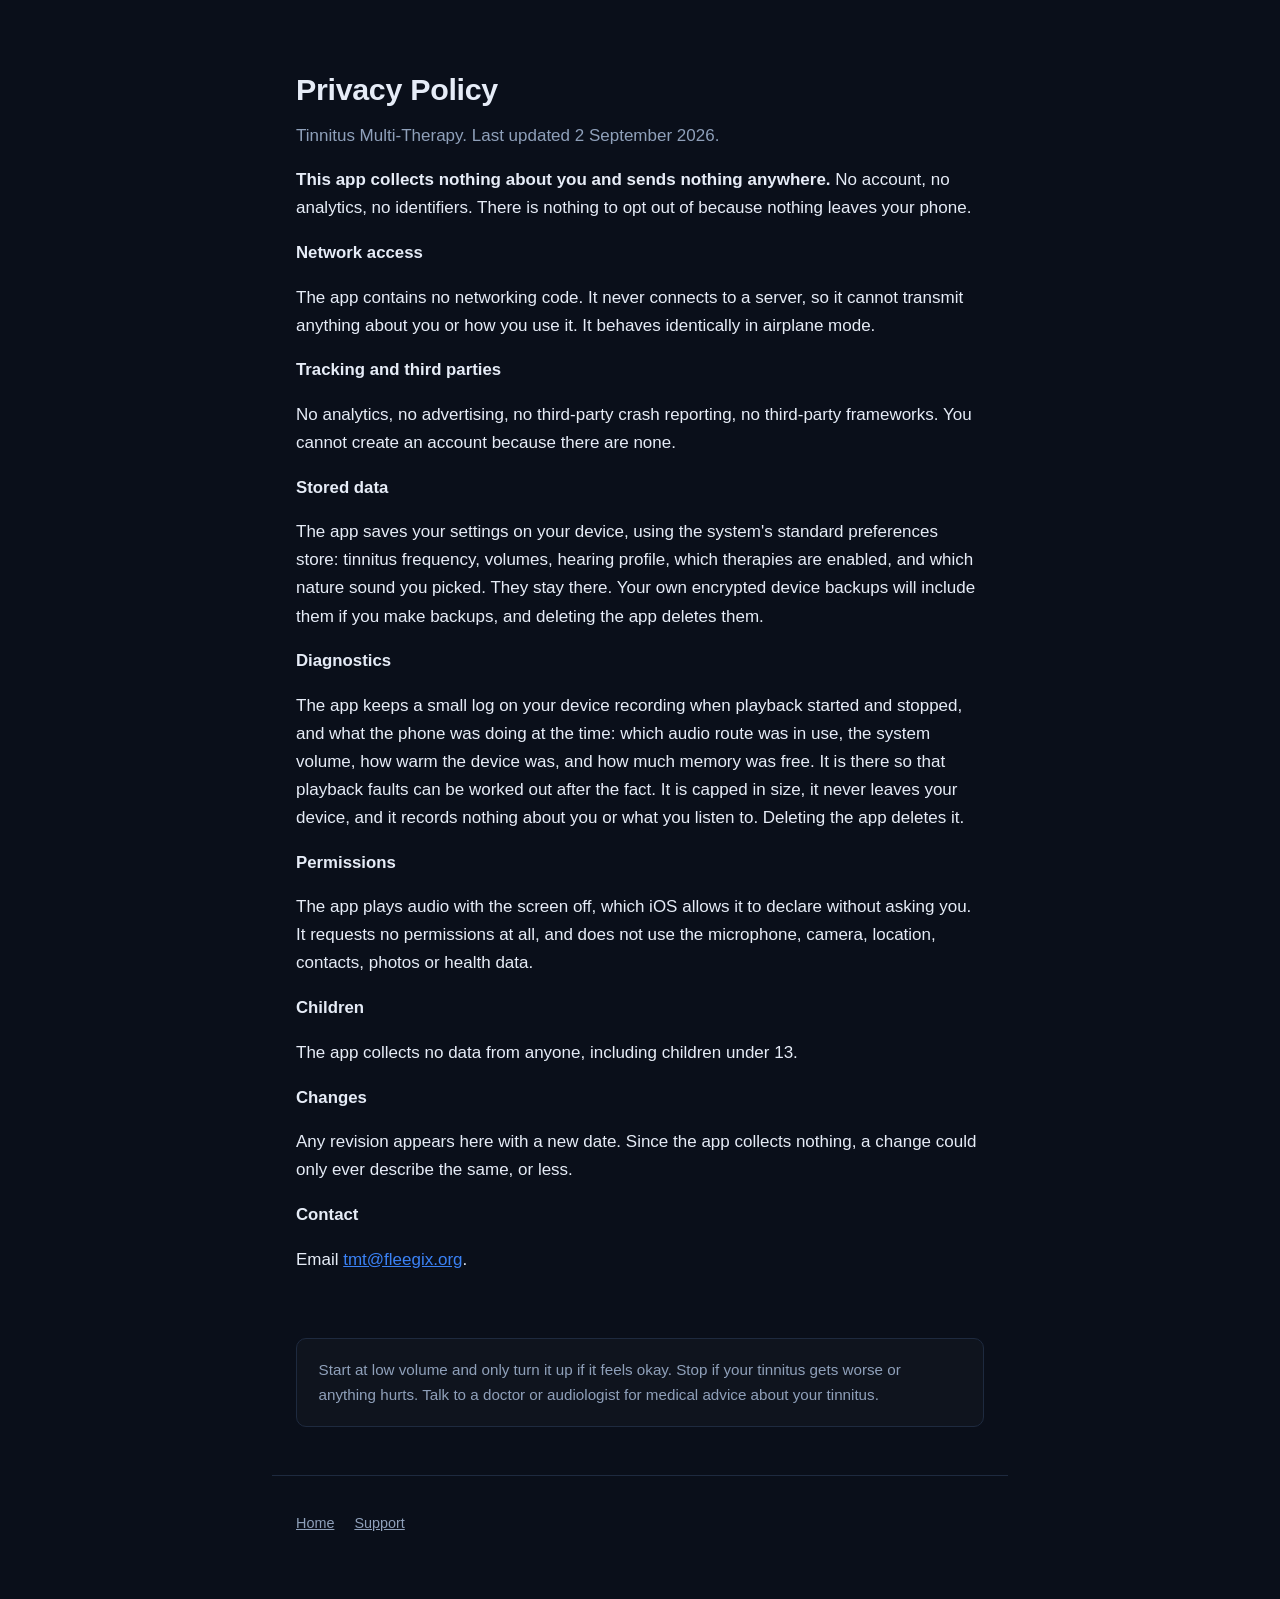
==== privacy.html @ f4030660 "Support and privacy pages for Tinnitus Multi-Therapy. The two URLs Apple requires for an App Store l" ====
<!doctype html>
<html lang="en"><head>
<meta charset="utf-8">
<meta name="viewport" content="width=device-width,initial-scale=1">
<title>Privacy Policy. Tinnitus Multi-Therapy</title>
<link rel="icon" href="icon.png">
<link rel="stylesheet" href="style.css">
</head><body>
<main class="wrap" style="padding-top:4rem">
  <h2 style="font-size:1.9rem">Privacy Policy</h2>
  <p class="lede">Tinnitus Multi-Therapy. Last updated 2 September 2026.</p>

  <section>
    <p><strong>This app collects nothing about you and sends nothing anywhere.</strong>
    No account, no analytics, no identifiers. There is nothing to opt out of because
    nothing leaves your phone.</p>

    <h3>Network access</h3>
    <p>The app contains no networking code. It never connects to a server, so it cannot
    transmit anything about you or how you use it. It behaves identically in airplane
    mode.</p>

    <h3>Tracking and third parties</h3>
    <p>No analytics, no advertising, no third-party crash reporting, no third-party
    frameworks. You cannot create an account because there are none.</p>

    <h3>Stored data</h3>
    <p>The app saves your settings on your device, using the system's standard
    preferences store: tinnitus frequency, volumes, hearing profile, which therapies are
    enabled, and which nature sound you picked. They stay there. Your own encrypted
    device backups will include them if you make backups, and deleting the app deletes
    them.</p>

    <h3>Diagnostics</h3>
    <p>The app keeps a small log on your device recording when playback started and
    stopped, and what the phone was doing at the time: which audio route was in use, the
    system volume, how warm the device was, and how much memory was free. It is there so
    that playback faults can be worked out after the fact. It is capped in size, it never
    leaves your device, and it records nothing about you or what you listen to. Deleting
    the app deletes it.</p>

    <h3>Permissions</h3>
    <p>The app plays audio with the screen off, which iOS allows it to declare without
    asking you. It requests no permissions at all, and does not use the microphone,
    camera, location, contacts, photos or health data.</p>

    <h3>Children</h3>
    <p>The app collects no data from anyone, including children under 13.</p>

    <h3>Changes</h3>
    <p>Any revision appears here with a new date. Since the app collects nothing, a
    change could only ever describe the same, or less.</p>

    <h3>Contact</h3>
    <p>Email <a href="mailto:tmt@fleegix.org">tmt@fleegix.org</a>.</p>
  </section>

  <section>
    <div class="note">
      <p style="margin:0">Start at low volume and only turn it up if it feels okay. Stop if your tinnitus gets worse or anything hurts. Talk to a doctor or audiologist for medical advice about your tinnitus.</p>
    </div>
  </section>
</main>
<footer class="wrap"><a href="./">Home</a><a href="support.html">Support</a></footer>
</body></html>
---- style.css ----
:root {
  --bg: #0a0f1a;
  --panel: #111a2b;
  --line: #1e2a3f;
  --text: #e6ecf7;
  --muted: #8fa0ba;
  --green: #4ade80;
  --blue: #3b82f6;
  --violet: #a78bfa;
}
* { box-sizing: border-box; }
html { -webkit-text-size-adjust: 100%; }
body {
  margin: 0;
  background: var(--bg);
  color: var(--text);
  font: 17px/1.65 -apple-system, BlinkMacSystemFont, "Segoe UI", Roboto, sans-serif;
  -webkit-font-smoothing: antialiased;
}
.wrap { max-width: 46rem; margin: 0 auto; padding: 0 1.5rem; }
a { color: var(--blue); }
a:hover { color: #7ba9fb; }

/* header */
header.wrap { padding: 6.5rem 1.5rem 4.5rem; text-align: center; }
header img {
  width: 108px; height: 108px; border-radius: 24px;
  box-shadow: 0 12px 40px rgba(0,0,0,.55);
}
h1 { font-size: 2.1rem; letter-spacing: -.02em; margin: 1.5rem 0 .4rem; }
.tagline { color: var(--muted); font-size: 1.12rem; margin: 0 auto; max-width: 30rem; }

/* therapies */
.therapies { display: grid; gap: 1rem; padding-bottom: 4rem; }
.card {
  background: var(--panel);
  border: 1px solid var(--line);
  border-left: 3px solid var(--accent, var(--blue));
  border-radius: 10px;
  padding: 1.35rem 1.5rem;
}
.card h3 { margin: 0 0 .4rem; font-size: 1.05rem; }
.card h3 span { color: var(--accent); }
.card p { margin: 0; color: var(--muted); font-size: .97rem; }
.c-green  { --accent: var(--green); }
.c-blue   { --accent: var(--blue); }
.c-violet { --accent: var(--violet); }

/* prose */
section { padding: 0 0 3rem; }
h2 { font-size: 1.3rem; letter-spacing: -.01em; margin: 0 0 .9rem; }
h3 { font-size: 1.05rem; }
p { margin: 0 0 1rem; }
.note {
  border: 1px solid var(--line);
  border-radius: 10px;
  padding: 1.15rem 1.35rem;
  color: var(--muted);
  font-size: .95rem;
  background: rgba(255,255,255,.02);
}
dt { font-weight: 600; margin-top: 1.25rem; }
dd { margin: .3rem 0 0; color: var(--muted); }
.lede { color: var(--muted); margin-top: -.4rem; }

footer.wrap {
  border-top: 1px solid var(--line);
  padding: 2.25rem 1.5rem 4rem;
  color: var(--muted);
  font-size: .9rem;
  display: flex; flex-wrap: wrap; gap: 1.25rem;
}
footer a { color: var(--muted); }
footer a:hover { color: var(--text); }

@media (max-width: 30rem) {
  header.wrap { padding: 4rem 1.5rem 3rem; }
  h1 { font-size: 1.75rem; }
}
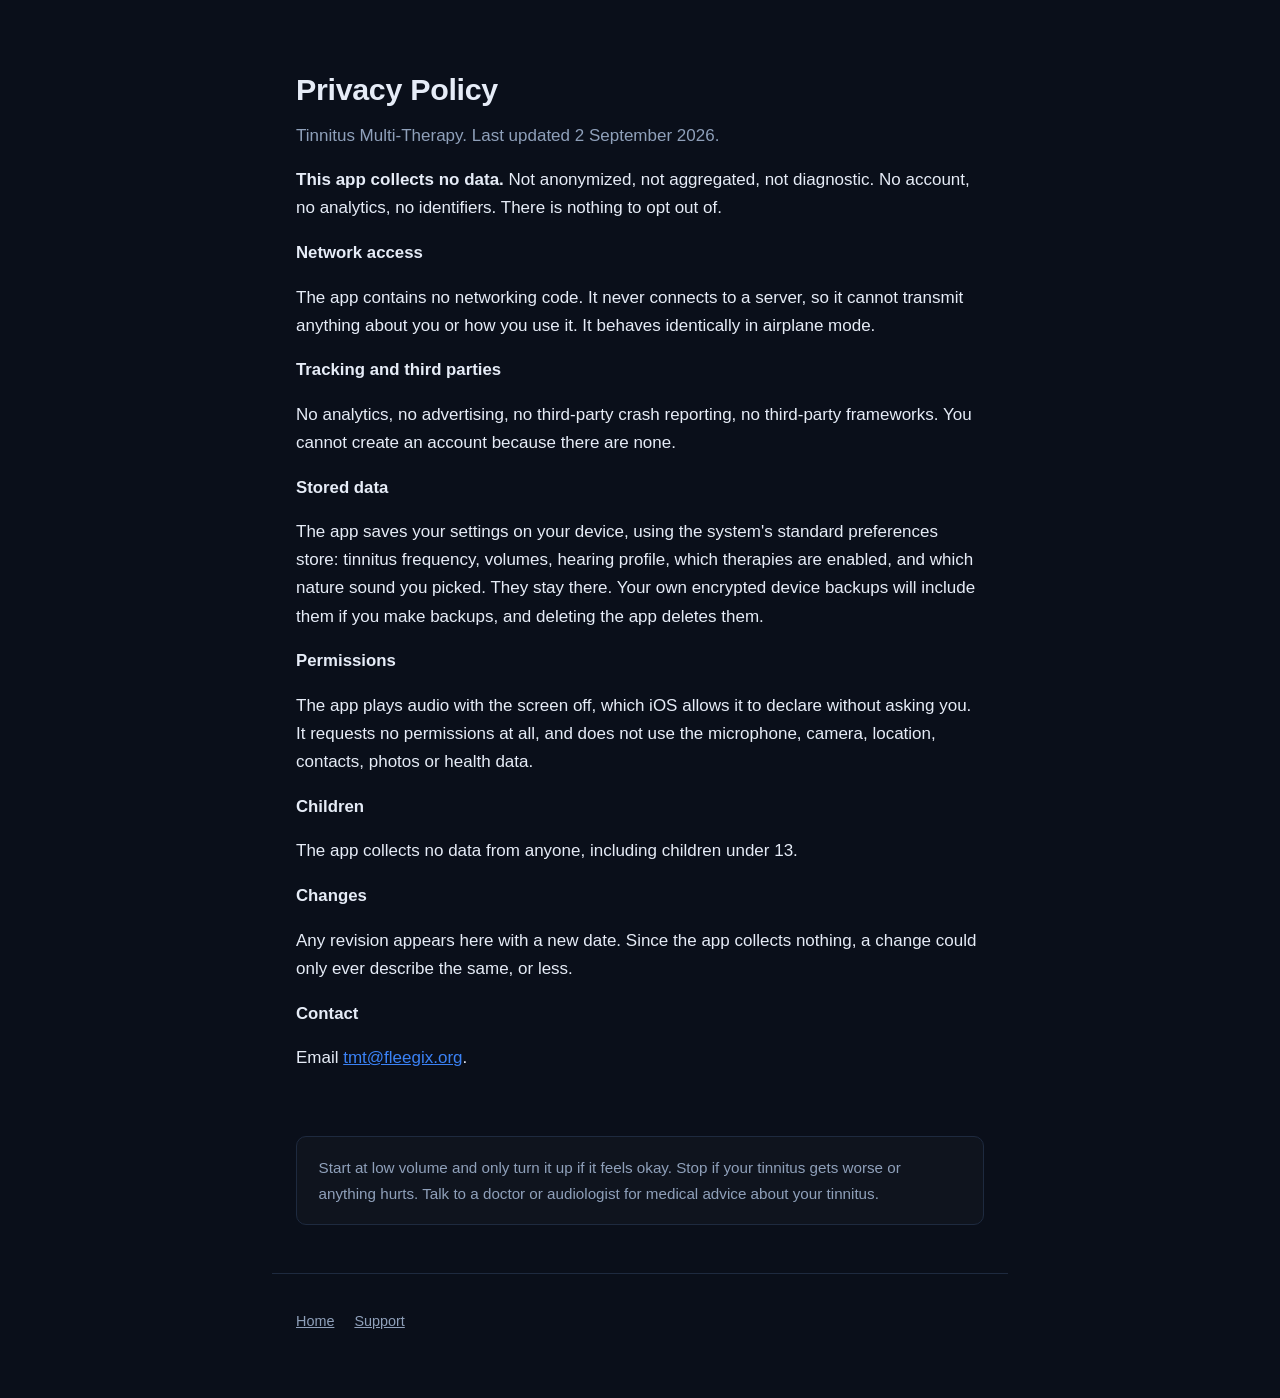
==== commit 1d8da974: "Drop the diagnostics section; the app no longer keeps a log. The local diagnostic log existed to wor" ====
--- a/privacy.html
+++ b/privacy.html
@@ -11,9 +11,9 @@
   <p class="lede">Tinnitus Multi-Therapy. Last updated 2 September 2026.</p>
 
   <section>
-    <p><strong>This app collects nothing about you and sends nothing anywhere.</strong>
-    No account, no analytics, no identifiers. There is nothing to opt out of because
-    nothing leaves your phone.</p>
+    <p><strong>This app collects no data.</strong> Not anonymized, not aggregated, not
+    diagnostic. No account, no analytics, no identifiers. There is nothing to opt out
+    of.</p>
 
     <h3>Network access</h3>
     <p>The app contains no networking code. It never connects to a server, so it cannot
@@ -30,14 +30,6 @@
     enabled, and which nature sound you picked. They stay there. Your own encrypted
     device backups will include them if you make backups, and deleting the app deletes
     them.</p>
-
-    <h3>Diagnostics</h3>
-    <p>The app keeps a small log on your device recording when playback started and
-    stopped, and what the phone was doing at the time: which audio route was in use, the
-    system volume, how warm the device was, and how much memory was free. It is there so
-    that playback faults can be worked out after the fact. It is capped in size, it never
-    leaves your device, and it records nothing about you or what you listen to. Deleting
-    the app deletes it.</p>
 
     <h3>Permissions</h3>
     <p>The app plays audio with the screen off, which iOS allows it to declare without
